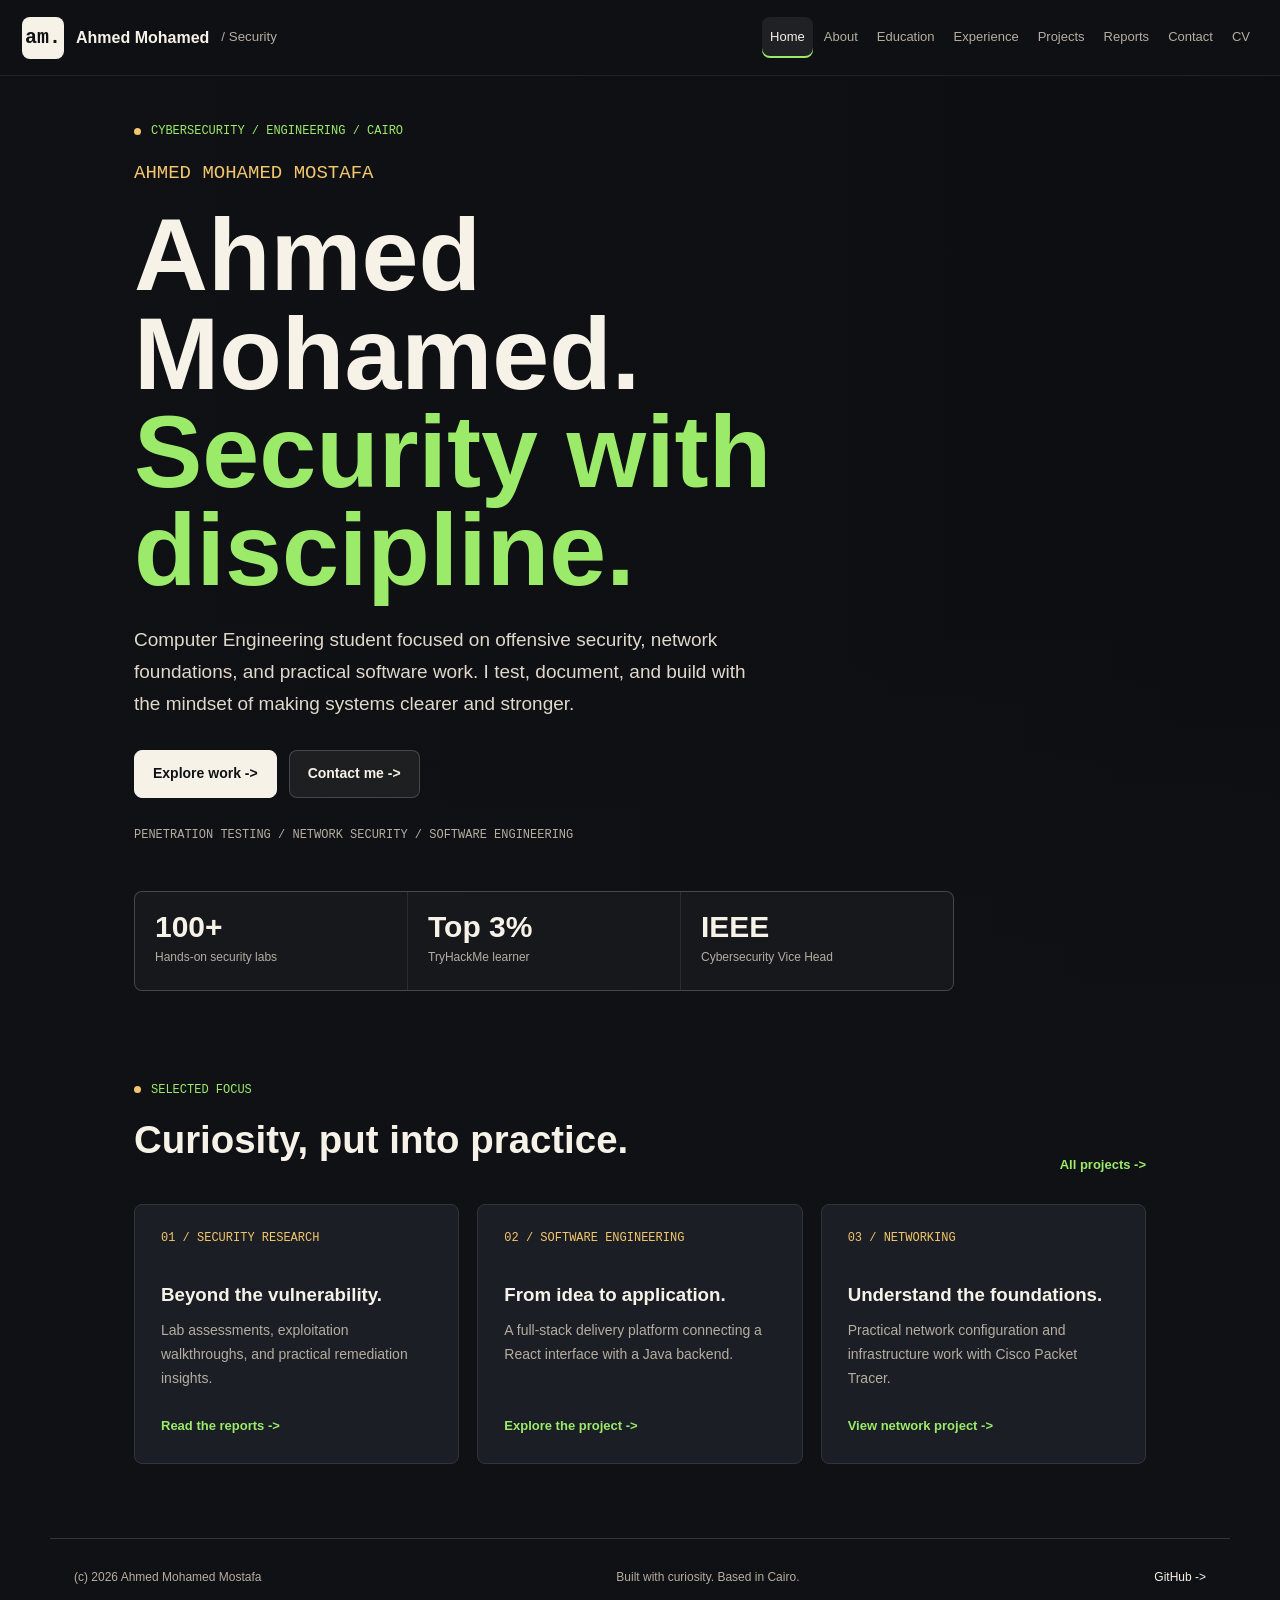
==== index.html @ caaa5ca2 "Redesign portfolio and reports pages" ====
﻿<!DOCTYPE html>
<html lang="en">
<head>
  <meta charset="UTF-8">
  <meta name="viewport" content="width=device-width, initial-scale=1">
  <meta name="description" content="Ahmed Mohamed - Computer Engineering student, cybersecurity enthusiast, and developer based in Cairo.">
  <meta name="theme-color" content="#101114">
  <title>Home | Ahmed Mohamed</title>
  <link rel="stylesheet" href="https://cdnjs.cloudflare.com/ajax/libs/font-awesome/6.4.0/css/all.min.css">
  <link rel="stylesheet" href="site.css">
  <script src="site.js" defer></script>
</head>
<body>
  <a class="skip-link" href="#main">Skip to content</a>

  <header class="site-header">
    <a class="brand" href="index.html" aria-label="Ahmed Mohamed home">
      <span class="brand-mark">am.</span>
      Ahmed Mohamed
      <small>/ Security</small>
    </a>
    <button class="menu-toggle" aria-label="Toggle navigation" aria-controls="site-nav" aria-expanded="false">Menu</button>
    <nav class="site-nav" id="site-nav" aria-label="Main navigation">
      <a href="index.html" class="active" aria-current="page">Home</a>
      <a href="About.html">About</a>
      <a href="Education.html">Education</a>
      <a href="Experience.html">Experience</a>
      <a href="Projects.html">Projects</a>
      <a href="reports-blog/index.html">Reports</a>
      <a href="Contact.html">Contact</a>
      <a href="cv.html">CV</a>
    </nav>
  </header>

  <main id="main">
    <section class="hero">
      <div class="hero-media" aria-hidden="true">
        <video src="v2.mp4" autoplay muted loop playsinline></video>
      </div>
      <div class="hero-inner">
        <div class="hero-copy">
          <div class="eyebrow">Cybersecurity / Engineering / Cairo</div>
          <p class="hero-name">Ahmed Mohamed Mostafa</p>
          <h1>Ahmed Mohamed.<br><span>Security <br class="mobile-break">with discipline.</span></h1>
          <p>Computer Engineering student focused on offensive security, network foundations, and practical software work. I test, document, and build with the mindset of making systems clearer and stronger.</p>
          <div class="actions">
            <a class="button" href="Projects.html">Explore work -></a>
            <a class="button secondary" href="Contact.html">Contact me -></a>
          </div>
          <div class="hero-note">PENETRATION TESTING / NETWORK SECURITY / SOFTWARE ENGINEERING</div>
        </div>
        <div class="metrics">
          <div><strong>100+</strong><span>Hands-on security labs</span></div>
          <div><strong>Top 3%</strong><span>TryHackMe learner</span></div>
          <div><strong>IEEE</strong><span>Cybersecurity Vice Head</span></div>
        </div>
      </div>
    </section>

    <section class="home-work">
      <div class="section-heading">
        <div>
          <div class="eyebrow">Selected focus</div>
          <h2>Curiosity, put into practice.</h2>
        </div>
        <a href="Projects.html">All projects -></a>
      </div>
      <div class="work-grid">
        <a class="work-card" href="reports-blog/index.html">
          <span class="number">01 / SECURITY RESEARCH</span>
          <h3>Beyond the vulnerability.</h3>
          <p>Lab assessments, exploitation walkthroughs, and practical remediation insights.</p>
          <span class="text-link">Read the reports -></span>
        </a>
        <a class="work-card" href="web-project.html">
          <span class="number">02 / SOFTWARE ENGINEERING</span>
          <h3>From idea to application.</h3>
          <p>A full-stack delivery platform connecting a React interface with a Java backend.</p>
          <span class="text-link">Explore the project -></span>
        </a>
        <a class="work-card" href="network-project.html">
          <span class="number">03 / NETWORKING</span>
          <h3>Understand the foundations.</h3>
          <p>Practical network configuration and infrastructure work with Cisco Packet Tracer.</p>
          <span class="text-link">View network project -></span>
        </a>
      </div>
    </section>
  </main>

  <footer class="site-footer">
    <span>(c) 2026 Ahmed Mohamed Mostafa</span>
    <span>Built with curiosity. Based in Cairo.</span>
    <a href="https://github.com/amx2ahmed" target="_blank">GitHub -></a>
  </footer>
</body>
</html>
---- site.css ----
:root{
  --ink:#f7f2e8;
  --paper:#101114;
  --paper-soft:#15171c;
  --card:#1b1e24;
  --card-strong:#22262d;
  --line:#30343d;
  --muted:#b6ada0;
  --muted-2:#7f8791;
  --green:#9bea6a;
  --gold:#f2c66d;
  --cyan:#7ed7f7;
  --radius:8px;
}
*{box-sizing:border-box}
html{scroll-behavior:smooth}
body{margin:0;background:var(--paper);color:var(--ink);font-family:Arial,Helvetica,sans-serif;font-size:16px;line-height:1.7;overflow-x:hidden}
a{color:inherit;text-decoration:none}
button{font:inherit;cursor:pointer}
img{max-width:100%;height:auto}
a,button{-webkit-tap-highlight-color:transparent}
a:focus-visible,button:focus-visible,summary:focus-visible{outline:2px solid var(--green);outline-offset:4px}
::selection{background:var(--green);color:#101114}
.skip-link{position:fixed;top:-80px;left:20px;z-index:1000;background:var(--green);color:#101114;padding:10px 14px;border-radius:var(--radius)}
.skip-link:focus{top:14px}

.site-header{min-height:76px;border-bottom:1px solid rgba(255,255,255,.08);display:flex;align-items:center;justify-content:space-between;gap:22px;padding:0 max(24px,calc((100vw - 1180px)/2));background:rgba(16,17,20,.86);backdrop-filter:blur(18px);position:sticky;top:0;z-index:50}
.brand{display:flex;align-items:center;gap:12px;white-space:nowrap;font-weight:700}
.brand-mark{display:inline-flex;align-items:center;justify-content:center;width:42px;height:42px;background:var(--ink);color:#101114;border-radius:var(--radius);font-family:Consolas,monospace;font-size:20px}
.brand small{color:var(--muted);font-weight:400}
.site-nav{display:flex;gap:8px;align-items:center}
.site-nav a{font-size:13px;color:var(--muted);padding:9px 12px;border-radius:var(--radius)}
.site-nav a:hover,.site-nav a.active{color:var(--ink);background:rgba(255,255,255,.07)}
.site-nav a.active{box-shadow:inset 0 -2px var(--green)}
.menu-toggle{display:none;color:var(--ink);border:1px solid var(--line);background:var(--card);border-radius:var(--radius);padding:8px 12px}

main{min-height:70vh}
main>section,main>.container{max-width:1180px;margin:0 auto;padding:54px 24px 74px}
.eyebrow{display:flex;align-items:center;gap:10px;color:var(--green);font:12px/1.5 Consolas,monospace;text-transform:uppercase;letter-spacing:0;margin:0 0 18px}
.eyebrow:before{content:"";width:7px;height:7px;border-radius:50%;background:var(--gold)}
h1,h2,h3,p{margin-top:0}
h1,.section-title,.contact-title{font-size:clamp(36px,4.9vw,62px);line-height:1.05;letter-spacing:0;font-weight:800;margin-bottom:18px;max-width:860px}
h2{font-size:clamp(25px,3vw,40px);line-height:1.18;letter-spacing:0;margin-bottom:14px}
h3{line-height:1.3;margin-bottom:12px}
p,.intro-text,.exp-desc,.report-excerpt{color:var(--muted)}
.page-intro,.intro-text{max-width:760px;margin-bottom:24px;font-size:18px;color:#d1c8bb}

.hero{position:relative;min-height:calc(100vh - 76px);max-width:none;display:grid;align-items:center;padding:0!important;overflow:hidden;isolation:isolate}
.hero:after{content:"";position:absolute;inset:0;background:linear-gradient(90deg,rgba(16,17,20,.96) 0%,rgba(16,17,20,.76) 45%,rgba(16,17,20,.28) 100%),linear-gradient(0deg,rgba(16,17,20,.98) 0%,rgba(16,17,20,.08) 42%);z-index:-1}
.hero-media{position:absolute;inset:0;z-index:-2;background:#0b0c0f}
.hero-media video{width:100%;height:100%;object-fit:cover;opacity:.72;filter:saturate(.82) contrast(1.08)}
.hero-inner{width:min(1180px,100%);margin:0 auto;padding:46px 24px 32px}
.hero-copy{max-width:790px}
.hero-name{color:var(--gold)!important;font:13px/1.6 Consolas,monospace;text-transform:uppercase;margin-bottom:18px}
.hero h1{font-size:clamp(52px,8vw,106px);line-height:.96;letter-spacing:0;margin-bottom:24px;text-wrap:balance;max-width:980px}
.hero h1 span{color:var(--green)}
.mobile-break{display:none}
.hero-copy>p{max-width:620px;font-size:19px;color:#e1d8cc}
.actions{display:flex;gap:12px;flex-wrap:wrap;margin-top:30px}
.button,.download-btn,.back,.back-btn,.report-link,.links .card a{display:inline-flex;align-items:center;justify-content:center;gap:10px;min-height:46px;background:var(--ink);color:#101114;border:1px solid var(--ink);border-radius:var(--radius);padding:11px 18px;font-size:14px;font-weight:700}
.button.secondary,.back,.back-btn{background:rgba(255,255,255,.06);border-color:rgba(255,255,255,.18);color:var(--ink)}
.button:hover,.download-btn:hover,.report-link:hover{transform:translateY(-1px)}
.page-intro + .report-link{margin-top:2px}
.hero-note{font:12px/1.6 Consolas,monospace;color:var(--muted);margin-top:28px}
.metrics{display:grid;grid-template-columns:repeat(3,minmax(0,1fr));gap:1px;max-width:820px;margin-top:46px;background:rgba(255,255,255,.12);border:1px solid rgba(255,255,255,.12);border-radius:var(--radius);overflow:hidden}
.metrics div{background:rgba(16,17,20,.72);padding:20px}
.metrics strong{display:block;font-size:30px;line-height:1;font-weight:800;color:var(--ink)}
.metrics span{font-size:12px;color:var(--muted)}

.section-heading{display:flex;justify-content:space-between;align-items:flex-end;gap:20px;margin-bottom:28px}
.section-heading a,.work-card .text-link{font-size:13px;color:var(--green);font-weight:700}
.home-work{padding-top:58px!important}
.work-grid,.project-grid,.cert-grid,.contact-grid{display:grid;grid-template-columns:repeat(3,minmax(0,1fr));gap:18px}
.work-card,.project-card,.cert-card,.report-card,.contact-card,.exp-card,.about-box,.card,.description{background:var(--card);border:1px solid var(--line);border-radius:var(--radius);overflow:hidden}
.work-card,.project-card,.cert-card,.report-card,.contact-card{transition:border-color .18s,transform .18s,background .18s}
.work-card:hover,.project-card:hover,.cert-card:hover,.report-card:hover,.contact-link:hover .contact-card{border-color:rgba(155,234,106,.72);transform:translateY(-3px);background:var(--card-strong)}
.work-card{padding:26px;min-height:245px;display:flex;flex-direction:column}
.work-card .number{color:var(--gold);font:12px Consolas,monospace;display:block;margin-bottom:38px}
.work-card p{font-size:14px;margin-bottom:24px}
.work-card .text-link{margin-top:auto}
.filter-buttons{display:flex;gap:10px;flex-wrap:wrap;margin:22px 0 28px}
.filter-buttons button{border:1px solid var(--line);border-radius:999px;padding:8px 16px;color:var(--muted);background:transparent;font-size:13px}
.filter-buttons button.active{background:var(--green);color:#101114;border-color:var(--green);font-weight:700}
.hidden,[hidden]{display:none!important}
.project-grid{max-width:780px}
.project-card img,.cert-card img{width:100%;height:220px;object-fit:cover;display:block;background:#0d0f12}
.cert-card img{object-fit:contain;background:#eee8dd;padding:14px}
.project-title,.cert-overlay{padding:18px 18px 8px;font-size:17px;font-weight:800}
.project-card p{padding:0 18px 20px;font-size:14px}
.project-overlay{display:none}
.cert-overlay{position:static}

.exp-grid{display:grid;grid-template-columns:repeat(2,minmax(0,1fr));gap:18px}
.exp-card{padding:28px}
.exp-title{font-size:22px;font-weight:800;line-height:1.3}
.exp-date{font:12px Consolas,monospace;color:var(--gold);margin:14px 0}
.exp-desc{font-size:15px}
.exp-tags{display:flex;flex-wrap:wrap;gap:8px;margin-top:20px}
.exp-tags span{font-size:11px;padding:4px 9px;border:1px solid var(--line);border-radius:var(--radius);color:#d8d0c4;background:rgba(255,255,255,.03)}

.about-box{padding:34px;max-width:980px;margin-top:10px}
.about-content{color:#d1c8bb;line-height:1.9;max-width:870px}
.about-content strong{color:var(--ink)}
.info-list{display:grid;grid-template-columns:1fr 1fr;gap:14px;border-block:1px solid var(--line);margin:28px 0;padding:22px 0}
.info-list p{margin:0}
.interests ul{display:grid;grid-template-columns:1fr 1fr;gap:10px 18px;padding-left:20px;margin-bottom:0}
.interests li::marker{color:var(--green)}

.contact-grid{grid-template-columns:repeat(2,minmax(0,1fr))}
.contact-card{display:flex;gap:18px;padding:26px;min-height:118px;align-items:center}
.contact-icon{font-size:23px;color:var(--cyan);width:42px;text-align:center}
.contact-info{min-width:0}
.contact-info strong,.contact-info span{display:block}
.contact-info span{font-size:14px;color:var(--muted);overflow-wrap:anywhere}

.cv-container{display:flex;flex-direction:column;gap:22px;align-items:flex-start;max-width:980px}
.cv-container embed{width:100%;height:75vh;min-height:430px;border:1px solid var(--line);border-radius:var(--radius);background:#fff}
.links{display:grid;grid-template-columns:1fr 1fr;gap:18px;margin:28px 0;max-width:760px}
.card,.description{padding:28px}
.gallery{display:grid;grid-template-columns:repeat(3,minmax(0,1fr));gap:14px;margin-top:28px}
.gallery img{width:100%;height:220px;object-fit:cover;border:1px solid var(--line);border-radius:var(--radius);cursor:zoom-in;background:#0d0f12}
.container>.back{margin-bottom:22px}
.report-card{display:block;margin-bottom:22px}
.report-card img{width:100%;max-height:320px;object-fit:cover}
.report-content{padding:28px}
.report-title{font-size:26px;font-weight:800;margin-bottom:12px}
.report-link{margin-bottom:28px}
.image-modal{display:none;position:fixed;inset:0;background:#000e;z-index:100;align-items:center;justify-content:center;padding:28px}
.image-modal img{max-width:95%;max-height:85vh;object-fit:contain}
.close{position:absolute;right:24px;top:16px;background:var(--card);border:1px solid var(--line);color:white;font-size:30px;border-radius:var(--radius);padding:0 14px}
.site-footer{max-width:1180px;margin:0 auto;padding:28px 24px 36px;border-top:1px solid var(--line);display:flex;justify-content:space-between;gap:20px;color:var(--muted);font-size:12px}
.site-footer a{color:var(--ink)}

body.article-page{max-width:none!important;width:auto!important;padding:0!important;margin:0!important}
.article-page main{max-width:900px;margin:auto;padding:50px 24px}
.article-page article{font-family:Arial,sans-serif!important}
.article-page article header{position:static;background:none;padding:0}
.article-page .page-title{font-size:42px!important}
.article-page figure{margin:24px 0}
.article-page pre{background:#15191e!important;color:#f1eadf!important;padding:18px!important;border-radius:var(--radius);overflow:auto}
.article-page code{color:inherit!important;text-shadow:none!important}
.article-page table{display:block;overflow:auto}
.article-page h2{margin-top:36px}
.article-page .source{background:var(--card)}
.article-page .site-footer{padding-inline:24px}
.hero>*,.work-grid>*,.project-grid>*,.cert-grid>*,.contact-grid>*,.exp-grid>*,.links>*,.about-box,.about-content,.intro-text,.page-intro,.project-card,.cert-card{min-width:0}

@media(max-width:1000px){
  .site-nav{gap:4px}
  .brand small{display:none}
  main>section,main>.container{padding-top:54px}
  .work-grid,.project-grid,.cert-grid{grid-template-columns:repeat(2,minmax(0,1fr))}
  .exp-grid,.contact-grid{grid-template-columns:1fr}
  .gallery{grid-template-columns:repeat(2,minmax(0,1fr))}
  .hero h1{font-size:clamp(50px,11vw,88px)}
}
@media(min-width:1001px) and (max-width:1320px){
  .site-header{padding-inline:22px}
  .site-nav{gap:3px}
  .site-nav a{padding-inline:8px}
  main>section,main>.container{max-width:1060px;padding-top:58px}
  h1,.section-title,.contact-title{font-size:clamp(42px,5vw,62px)}
  .hero-inner{max-width:1060px}
  .project-grid,.cert-grid{grid-template-columns:repeat(2,minmax(0,1fr))}
  .work-grid{grid-template-columns:repeat(3,minmax(0,1fr))}
  .exp-grid{grid-template-columns:repeat(2,minmax(0,1fr))}
  .gallery{grid-template-columns:repeat(2,minmax(0,1fr))}
}
@media(max-width:760px){
  .site-header{min-height:68px;padding:0 18px}
  .brand{font-size:14px;gap:9px}
  .brand-mark{width:36px;height:36px;font-size:18px}
  .menu-toggle{display:block;flex-shrink:0}
  .site-nav{display:none;position:absolute;left:0;right:0;top:67px;background:#101114;padding:14px 18px 18px;border-bottom:1px solid var(--line);flex-direction:column;align-items:stretch;gap:4px}
  .site-nav.open{display:flex}
  .site-nav a{padding:11px}
  main>section,main>.container{width:100%;max-width:100%;padding:42px 18px 58px;overflow:hidden}
  h1,.section-title,.contact-title{font-size:clamp(34px,12vw,48px);line-height:1.08;max-width:100%;overflow-wrap:break-word}
  .page-intro,.intro-text,.about-content,p{overflow-wrap:anywhere}
  .hero{min-height:calc(100svh - 68px)}
  .hero:after{background:linear-gradient(90deg,rgba(16,17,20,.97),rgba(16,17,20,.74)),linear-gradient(0deg,rgba(16,17,20,.98),rgba(16,17,20,.22))}
  .hero-inner{padding:58px 18px 28px}
  .hero h1{font-size:clamp(39px,12.2vw,54px);line-height:1;overflow-wrap:break-word;max-width:100%}
  .mobile-break{display:block}
  .hero-copy>p{font-size:16px}
  .hero-copy,.metrics{max-width:354px}
  .actions .button{width:100%}
  .metrics{grid-template-columns:1fr;margin-top:28px}
  .metrics div{padding:16px}
  .work-grid,.project-grid,.cert-grid,.contact-grid,.exp-grid,.links,.gallery{grid-template-columns:1fr}
  .info-list,.interests ul{grid-template-columns:1fr}
  .about-box,.exp-card,.card,.description{padding:22px}
  .section-heading{align-items:flex-start;flex-direction:column}
  .site-footer{margin:0 18px;padding-inline:0;flex-direction:column}
  .filter-buttons{flex-wrap:nowrap;overflow-x:auto;margin:22px -18px 28px;padding:0 18px 6px;scrollbar-width:none}
  .filter-buttons::-webkit-scrollbar{display:none}
  .filter-buttons button{white-space:nowrap;flex:0 0 auto}
  .project-grid,.cert-grid{max-width:100%}
  .project-card,.cert-card{width:100%;max-width:100%}
  .project-card img,.cert-card img,.gallery img{width:100%;height:auto;min-height:0;max-height:none}
  .cert-card img{padding:10px}
  .article-page .page-title{font-size:32px!important}
}
@media(max-width:520px){
  main>section>*:not(script),main>.container>*:not(script){max-width:354px}
  .hero-inner,.hero-copy,.metrics{max-width:354px}
  .project-grid,.cert-grid,.work-grid,.contact-grid,.exp-grid,.links,.gallery{width:354px;max-width:100%}
  .project-card,.cert-card,.work-card,.contact-card,.exp-card,.about-box,.card,.description{max-width:354px}
  .page-intro,.intro-text{max-width:354px;word-break:normal;overflow-wrap:break-word}
  .filter-buttons{max-width:none!important;width:auto!important}
}
@media(max-width:430px){
  .hero h1{font-size:43px}
  .hero-name,.hero-note,.eyebrow{font-size:11px}
}
@media(prefers-reduced-motion:reduce){
  html{scroll-behavior:auto}
  *,*:before,*:after{animation:none!important;transition:none!important}
  .hero-media video{display:none}
}
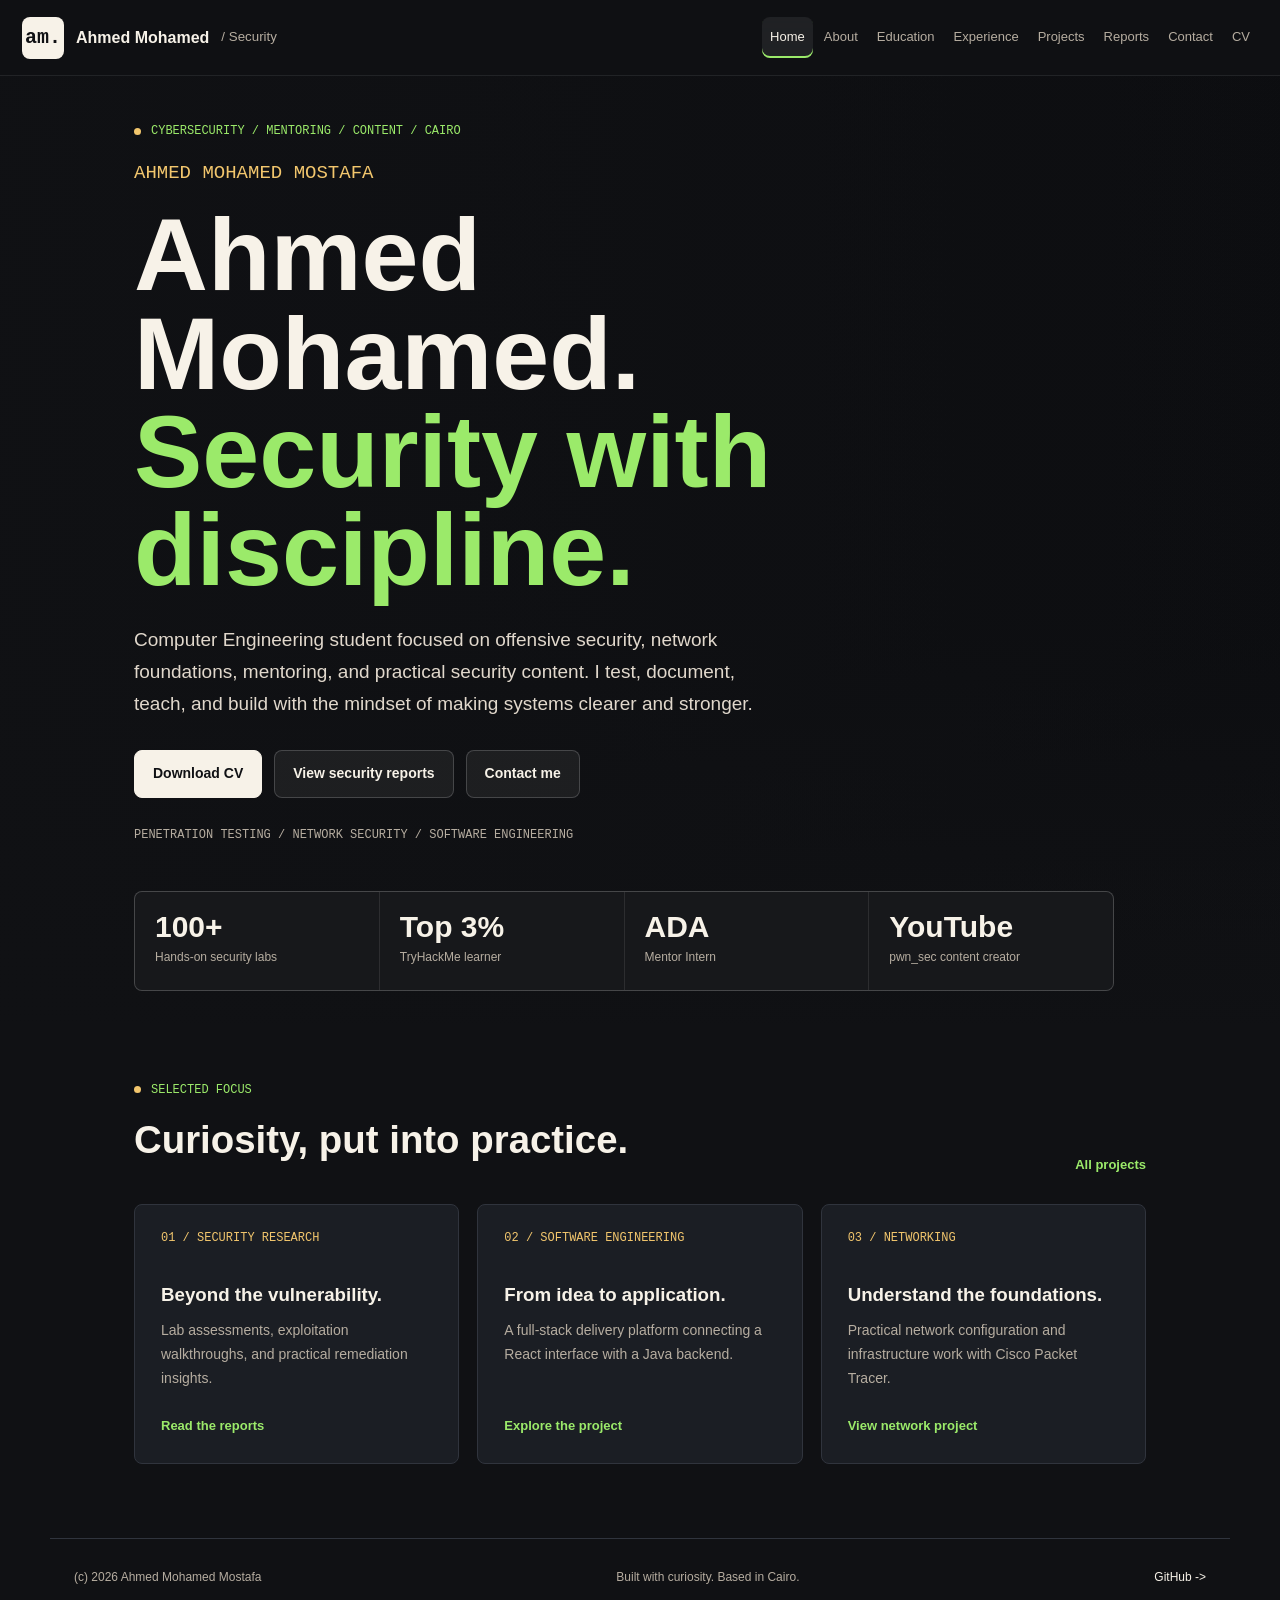
==== commit 3fcf0614: "Update portfolio profile and ATS resume" ====
--- a/index.html
+++ b/index.html
@@ -39,20 +39,22 @@
       </div>
       <div class="hero-inner">
         <div class="hero-copy">
-          <div class="eyebrow">Cybersecurity / Engineering / Cairo</div>
+          <div class="eyebrow">Cybersecurity / Mentoring / Content / Cairo</div>
           <p class="hero-name">Ahmed Mohamed Mostafa</p>
           <h1>Ahmed Mohamed.<br><span>Security <br class="mobile-break">with discipline.</span></h1>
-          <p>Computer Engineering student focused on offensive security, network foundations, and practical software work. I test, document, and build with the mindset of making systems clearer and stronger.</p>
+          <p>Computer Engineering student focused on offensive security, network foundations, mentoring, and practical security content. I test, document, teach, and build with the mindset of making systems clearer and stronger.</p>
           <div class="actions">
-            <a class="button" href="Projects.html">Explore work -></a>
-            <a class="button secondary" href="Contact.html">Contact me -></a>
+            <a class="button" href="img/CV_Ahmed_Mohamed.pdf" download>Download CV</a>
+            <a class="button secondary" href="reports-blog/index.html">View security reports</a>
+            <a class="button secondary" href="Contact.html">Contact me</a>
           </div>
           <div class="hero-note">PENETRATION TESTING / NETWORK SECURITY / SOFTWARE ENGINEERING</div>
         </div>
         <div class="metrics">
           <div><strong>100+</strong><span>Hands-on security labs</span></div>
           <div><strong>Top 3%</strong><span>TryHackMe learner</span></div>
-          <div><strong>IEEE</strong><span>Cybersecurity Vice Head</span></div>
+          <div><strong>ADA</strong><span>Mentor Intern</span></div>
+          <div><strong>YouTube</strong><span>pwn_sec content creator</span></div>
         </div>
       </div>
     </section>
@@ -63,26 +65,26 @@
           <div class="eyebrow">Selected focus</div>
           <h2>Curiosity, put into practice.</h2>
         </div>
-        <a href="Projects.html">All projects -></a>
+        <a href="Projects.html">All projects</a>
       </div>
       <div class="work-grid">
         <a class="work-card" href="reports-blog/index.html">
           <span class="number">01 / SECURITY RESEARCH</span>
           <h3>Beyond the vulnerability.</h3>
           <p>Lab assessments, exploitation walkthroughs, and practical remediation insights.</p>
-          <span class="text-link">Read the reports -></span>
+          <span class="text-link">Read the reports</span>
         </a>
         <a class="work-card" href="web-project.html">
           <span class="number">02 / SOFTWARE ENGINEERING</span>
           <h3>From idea to application.</h3>
           <p>A full-stack delivery platform connecting a React interface with a Java backend.</p>
-          <span class="text-link">Explore the project -></span>
+          <span class="text-link">Explore the project</span>
         </a>
         <a class="work-card" href="network-project.html">
           <span class="number">03 / NETWORKING</span>
           <h3>Understand the foundations.</h3>
           <p>Practical network configuration and infrastructure work with Cisco Packet Tracer.</p>
-          <span class="text-link">View network project -></span>
+          <span class="text-link">View network project</span>
         </a>
       </div>
     </section>
--- a/site.css
+++ b/site.css
@@ -62,7 +62,7 @@
 .button:hover,.download-btn:hover,.report-link:hover{transform:translateY(-1px)}
 .page-intro + .report-link{margin-top:2px}
 .hero-note{font:12px/1.6 Consolas,monospace;color:var(--muted);margin-top:28px}
-.metrics{display:grid;grid-template-columns:repeat(3,minmax(0,1fr));gap:1px;max-width:820px;margin-top:46px;background:rgba(255,255,255,.12);border:1px solid rgba(255,255,255,.12);border-radius:var(--radius);overflow:hidden}
+.metrics{display:grid;grid-template-columns:repeat(4,minmax(0,1fr));gap:1px;max-width:980px;margin-top:46px;background:rgba(255,255,255,.12);border:1px solid rgba(255,255,255,.12);border-radius:var(--radius);overflow:hidden}
 .metrics div{background:rgba(16,17,20,.72);padding:20px}
 .metrics strong{display:block;font-size:30px;line-height:1;font-weight:800;color:var(--ink)}
 .metrics span{font-size:12px;color:var(--muted)}
@@ -82,16 +82,19 @@
 .filter-buttons button{border:1px solid var(--line);border-radius:999px;padding:8px 16px;color:var(--muted);background:transparent;font-size:13px}
 .filter-buttons button.active{background:var(--green);color:#101114;border-color:var(--green);font-weight:700}
 .hidden,[hidden]{display:none!important}
-.project-grid{max-width:780px}
+.project-grid{max-width:none}
 .project-card img,.cert-card img{width:100%;height:220px;object-fit:cover;display:block;background:#0d0f12}
 .cert-card img{object-fit:contain;background:#eee8dd;padding:14px}
 .project-title,.cert-overlay{padding:18px 18px 8px;font-size:17px;font-weight:800}
 .project-card p{padding:0 18px 20px;font-size:14px}
+.project-tags{display:flex;flex-wrap:wrap;gap:8px;padding:0 18px 20px;margin-top:-6px}
+.project-tags span{font-size:11px;padding:4px 9px;border:1px solid var(--line);border-radius:var(--radius);color:#d8d0c4;background:rgba(255,255,255,.03)}
 .project-overlay{display:none}
 .cert-overlay{position:static}
 
 .exp-grid{display:grid;grid-template-columns:repeat(2,minmax(0,1fr));gap:18px}
 .exp-card{padding:28px}
+.exp-card.featured{border-color:rgba(155,234,106,.55);background:linear-gradient(180deg,rgba(155,234,106,.08),rgba(27,30,36,1))}
 .exp-title{font-size:22px;font-weight:800;line-height:1.3}
 .exp-date{font:12px Consolas,monospace;color:var(--gold);margin:14px 0}
 .exp-desc{font-size:15px}
